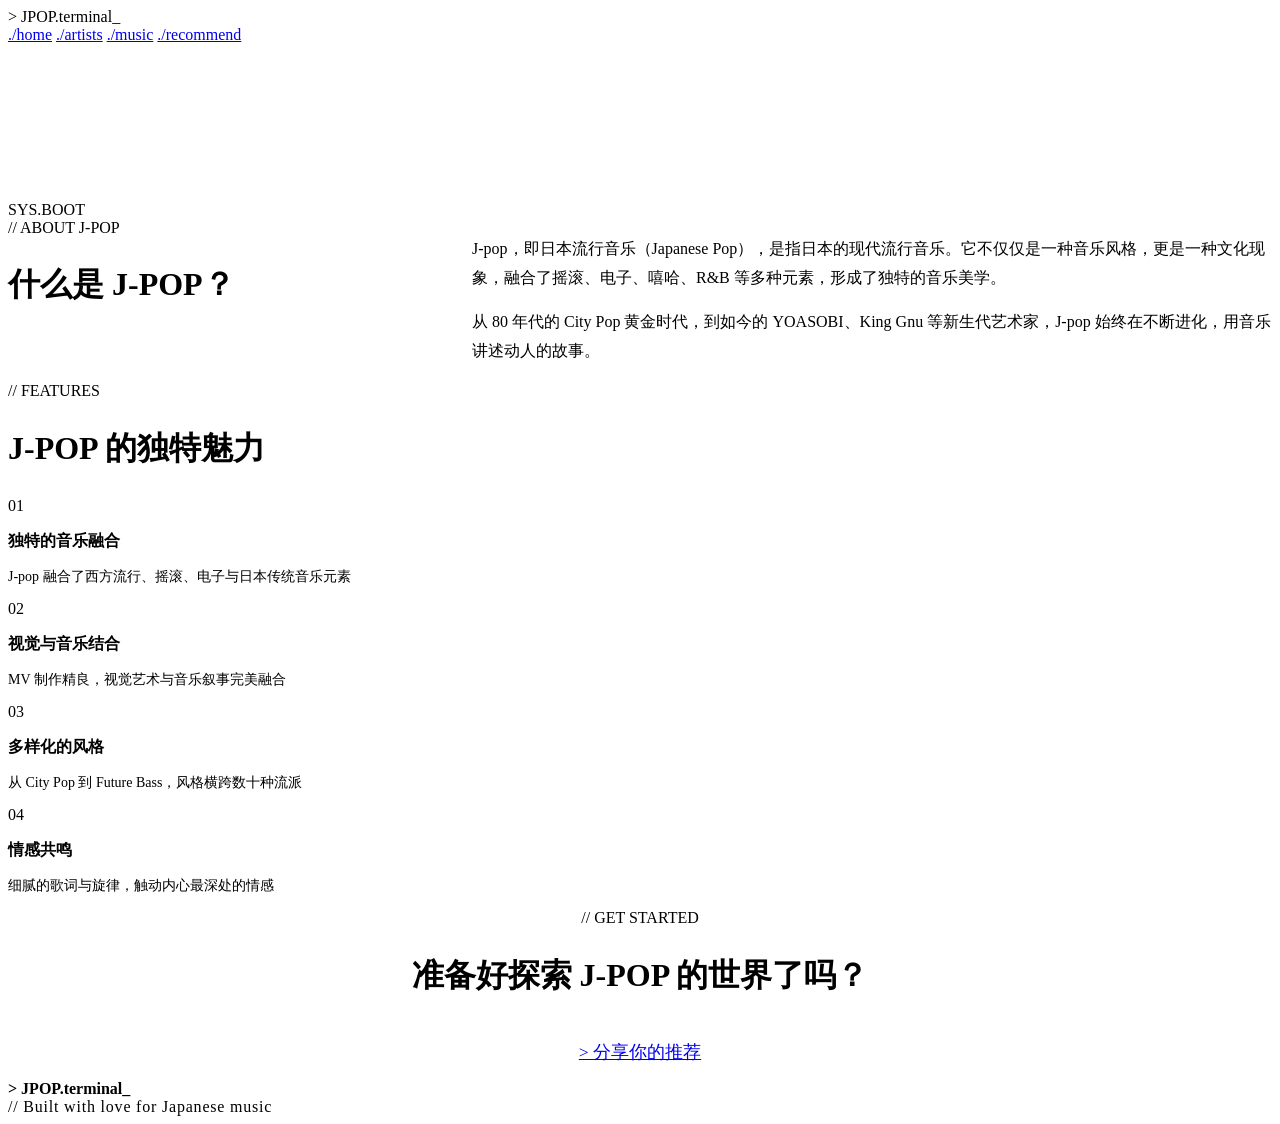
==== index.html @ d71fb05d "Initial commit: add base HTML, CSS, and JS files Set up the initial structure for the J-Pop website " ====
<!DOCTYPE html>
<html lang="zh-CN">
<head>
    <meta charset="UTF-8">
    <meta name="viewport" content="width=device-width, initial-scale=1.0">
    <title>JPOP.terminal // HOME</title>
    <link rel="stylesheet" href="style.css">
</head>
<body style="display: flex; flex-direction: column; min-height: 100vh;">
    <div class="scanlines"></div>

    <header class="nav-header">
        <div class="container nav-content">
            <div class="logo font-mono text-cyan">
                > JPOP<span style="color: var(--primary)">.terminal</span><span class="cursor-blink">_</span>
            </div>
            <nav class="nav-links">
                <a href="index.html" class="active">./home</a>
                <a href="artists.html">./artists</a>
                <a href="music.html">./music</a>
                <a href="recommend.html">./recommend</a>
            </nav>
        </div>
    </header>

    <main>
        <section class="hero-section">
            <div class="halftone"></div>
            <div class="container hero-content-wrapper">
                <div id="hero-content" style="opacity: 0; transform: translateY(20px); transition: all 0.5s ease-out;">
                    <div class="label mb-2">// JAPANESE POP MUSIC ARCHIVE</div>
                    <h1 class="display-lg mb-8">
                        EXPLORE<br>
                        <span class="text-cyan">THE SOUND</span><br>
                        OF J-POP
                    </h1>
                    <div style="display: flex; gap: 1rem;">
                        <a href="artists.html" class="btn-primary">> EXECUTE_SEARCH</a>
                    </div>
                </div>

                <div class="terminal-window">
                    <div class="terminal-header">
                        <div class="terminal-dot active"></div>
                        <div class="terminal-dot"></div>
                        <div class="terminal-dot"></div>
                        <span class="label" style="margin-left: auto;">SYS.BOOT</span>
                    </div>
                    <div class="terminal-body" id="terminal-lines">
                        </div>
                </div>
            </div>
        </section>

        <section class="section-low" ">
            <div class="container" style="display: grid; grid-template-columns: 1fr 2fr; gap: 4rem; align-items: start;">
                <div>
                    <div class="label mb-2 text-cyan">// ABOUT J-POP</div>
                    <h2 class="title" style="font-size: 2rem; color: var(--primary);">什么是 J-POP？</h2>
                </div>
                <div style="color: var(--on-surface); font-size: 1rem; line-height: 1.8;">
                    <p class="mb-4">
                        J-pop，即日本流行音乐（Japanese Pop），是指日本的现代流行音乐。它不仅仅是一种音乐风格，更是一种文化现象，融合了摇滚、电子、嘻哈、R&B 等多种元素，形成了独特的音乐美学。
                    </p>
                    <p>
                        从 80 年代的 City Pop 黄金时代，到如今的 YOASOBI、King Gnu 等新生代艺术家，J-pop 始终在不断进化，用音乐讲述动人的故事。
                    </p>
                </div>
            </div>
        </section>

        <section class="section-low" style="background-color: var(--surface);">
            <div class="container">
                <div class="label mb-2 text-cyan">// FEATURES</div>
                <h2 class="title mb-8" style="font-size: 2rem; color: var(--primary);">J-POP 的独特魅力</h2>
                
                <div class="card-grid" style="grid-template-columns: repeat(auto-fit, minmax(220px, 1fr));">
                    <div class="card" style="background-color: var(--surface-container-low);">
                        <div class="label text-cyan">01</div>
                        <h3 class="mt-4 mb-2 title" style="font-size: 1rem; color: var(--primary);">独特的音乐融合</h3>
                        <p style="color: var(--on-surface); font-size: 0.875rem;">J-pop 融合了西方流行、摇滚、电子与日本传统音乐元素</p>
                    </div>
                    <div class="card" style="background-color: var(--surface-container-low);">
                        <div class="label text-cyan">02</div>
                        <h3 class="mt-4 mb-2 title" style="font-size: 1rem; color: var(--primary);">视觉与音乐结合</h3>
                        <p style="color: var(--on-surface); font-size: 0.875rem;">MV 制作精良，视觉艺术与音乐叙事完美融合</p>
                    </div>
                    <div class="card" style="background-color: var(--surface-container-low);">
                        <div class="label text-cyan">03</div>
                        <h3 class="mt-4 mb-2 title" style="font-size: 1rem; color: var(--primary);">多样化的风格</h3>
                        <p style="color: var(--on-surface); font-size: 0.875rem;">从 City Pop 到 Future Bass，风格横跨数十种流派</p>
                    </div>
                    <div class="card" style="background-color: var(--surface-container-low);">
                        <div class="label text-cyan">04</div>
                        <h3 class="mt-4 mb-2 title" style="font-size: 1rem; color: var(--primary);">情感共鸣</h3>
                        <p style="color: var(--on-surface); font-size: 0.875rem;">细腻的歌词与旋律，触动内心最深处的情感</p>
                    </div>
                </div>
            </div>
        </section>

        <section class="section-low"">
            <div class="container" style="display: flex; flex-direction: column; align-items: center; justify-content: center;">
                <div class="label mb-2 text-cyan">// GET STARTED</div>
                <h2 class="title mb-8" style="font-size: 2rem; color: var(--primary);">准备好探索 J-POP 的世界了吗？</h2>
                <a href="recommend.html" class="btn-primary" style="font-size: 1.1rem; padding: 16px 32px;">> 分享你的推荐</a>
            </div>
        </section>
    </main>

    <footer class="terminal-footer">
        <div class="container footer-content">
            <div class="font-mono text-cyan" style="font-weight: bold;">
                > JPOP<span style="color: var(--primary)">.terminal_</span>
            </div>
            <div class="label" style="color: var(--outline-variant); text-transform: none; letter-spacing: 0.05em;">
                // Built with love for Japanese music
            </div>
        </div>
    </footer>

    <script src="script.js"></script>
</body>
</html>
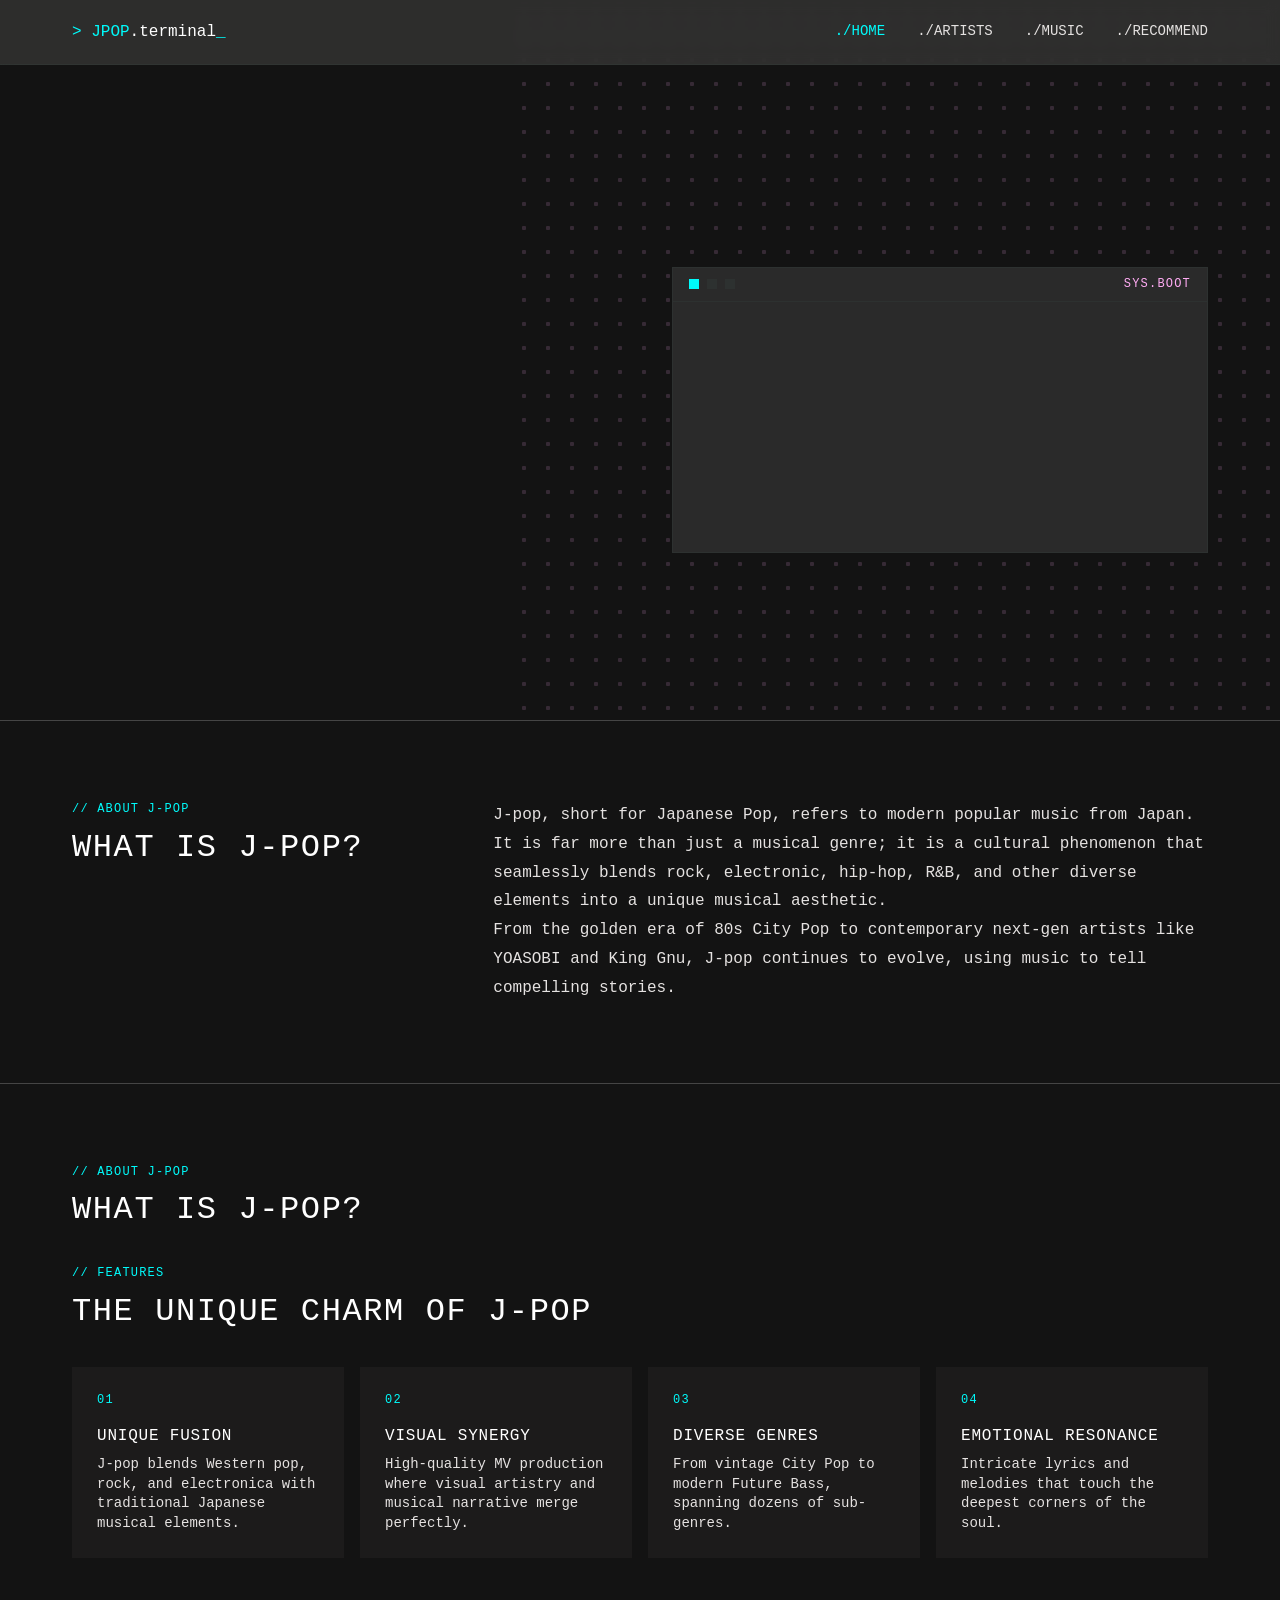
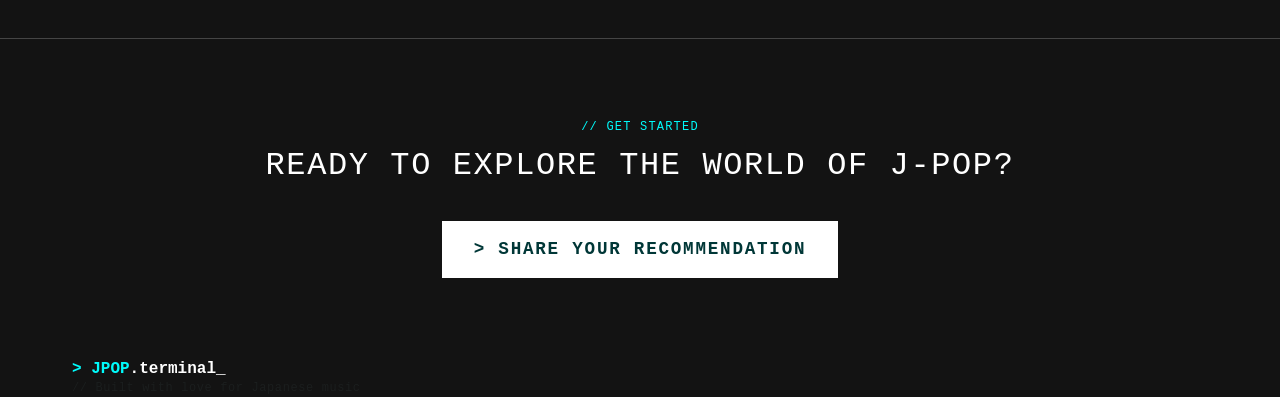
==== commit 00b6b644: "Update index content and fix CSS/JS file paths" ====
--- a/index.html
+++ b/index.html
@@ -1,11 +1,13 @@
 <!DOCTYPE html>
 <html lang="zh-CN">
+
 <head>
     <meta charset="UTF-8">
     <meta name="viewport" content="width=device-width, initial-scale=1.0">
     <title>JPOP.terminal // HOME</title>
-    <link rel="stylesheet" href="style.css">
+    <link rel="stylesheet" href="css/style.css">
 </head>
+
 <body style="display: flex; flex-direction: column; min-height: 100vh;">
     <div class="scanlines"></div>
 
@@ -47,63 +49,78 @@
                         <span class="label" style="margin-left: auto;">SYS.BOOT</span>
                     </div>
                     <div class="terminal-body" id="terminal-lines">
-                        </div>
+                    </div>
                 </div>
             </div>
         </section>
 
         <section class="section-low" ">
-            <div class="container" style="display: grid; grid-template-columns: 1fr 2fr; gap: 4rem; align-items: start;">
-                <div>
-                    <div class="label mb-2 text-cyan">// ABOUT J-POP</div>
-                    <h2 class="title" style="font-size: 2rem; color: var(--primary);">什么是 J-POP？</h2>
-                </div>
-                <div style="color: var(--on-surface); font-size: 1rem; line-height: 1.8;">
-                    <p class="mb-4">
-                        J-pop，即日本流行音乐（Japanese Pop），是指日本的现代流行音乐。它不仅仅是一种音乐风格，更是一种文化现象，融合了摇滚、电子、嘻哈、R&B 等多种元素，形成了独特的音乐美学。
-                    </p>
-                    <p>
-                        从 80 年代的 City Pop 黄金时代，到如今的 YOASOBI、King Gnu 等新生代艺术家，J-pop 始终在不断进化，用音乐讲述动人的故事。
-                    </p>
-                </div>
+            <div class=" container"
+            style="display: grid; grid-template-columns: 1fr 2fr; gap: 4rem; align-items: start;">
+            <div>
+                <div class="label mb-2 text-cyan">// ABOUT J-POP</div>
+                <h2 class="title" style="font-size: 2rem; color: var(--primary);">What is J-POP?</h2>
+            </div>
+            <div style="color: var(--on-surface); font-size: 1rem; line-height: 1.8;">
+                <p class="mb-4">
+                    J-pop, short for Japanese Pop, refers to modern popular music from Japan. It is far more than just a
+                    musical genre; it is a cultural phenomenon that seamlessly blends rock, electronic, hip-hop, R&B,
+                    and other diverse elements into a unique musical aesthetic.
+                </p>
+                <p>
+                    From the golden era of 80s City Pop to contemporary next-gen artists like YOASOBI and King Gnu,
+                    J-pop continues to evolve, using music to tell compelling stories.
+                </p>
+            </div>
             </div>
         </section>
 
         <section class="section-low" style="background-color: var(--surface);">
             <div class="container">
+                <div class="label mb-2 text-cyan">// ABOUT J-POP</div>
+                <h2 class="title mb-8" style="font-size: 2rem; color: var(--primary);">What is J-pop?</h2>
+
                 <div class="label mb-2 text-cyan">// FEATURES</div>
-                <h2 class="title mb-8" style="font-size: 2rem; color: var(--primary);">J-POP 的独特魅力</h2>
-                
+                <h2 class="title mb-8" style="font-size: 2rem; color: var(--primary);">The Unique Charm of J-POP</h2>
+
                 <div class="card-grid" style="grid-template-columns: repeat(auto-fit, minmax(220px, 1fr));">
                     <div class="card" style="background-color: var(--surface-container-low);">
                         <div class="label text-cyan">01</div>
-                        <h3 class="mt-4 mb-2 title" style="font-size: 1rem; color: var(--primary);">独特的音乐融合</h3>
-                        <p style="color: var(--on-surface); font-size: 0.875rem;">J-pop 融合了西方流行、摇滚、电子与日本传统音乐元素</p>
+                        <h3 class="mt-4 mb-2 title" style="font-size: 1rem; color: var(--primary);">Unique Fusion</h3>
+                        <p style="color: var(--on-surface); font-size: 0.875rem;">J-pop blends Western pop, rock, and
+                            electronica with traditional Japanese musical elements.</p>
                     </div>
                     <div class="card" style="background-color: var(--surface-container-low);">
                         <div class="label text-cyan">02</div>
-                        <h3 class="mt-4 mb-2 title" style="font-size: 1rem; color: var(--primary);">视觉与音乐结合</h3>
-                        <p style="color: var(--on-surface); font-size: 0.875rem;">MV 制作精良，视觉艺术与音乐叙事完美融合</p>
+                        <h3 class="mt-4 mb-2 title" style="font-size: 1rem; color: var(--primary);">Visual Synergy</h3>
+                        <p style="color: var(--on-surface); font-size: 0.875rem;">High-quality MV production where
+                            visual artistry and musical narrative merge perfectly.</p>
                     </div>
                     <div class="card" style="background-color: var(--surface-container-low);">
                         <div class="label text-cyan">03</div>
-                        <h3 class="mt-4 mb-2 title" style="font-size: 1rem; color: var(--primary);">多样化的风格</h3>
-                        <p style="color: var(--on-surface); font-size: 0.875rem;">从 City Pop 到 Future Bass，风格横跨数十种流派</p>
+                        <h3 class="mt-4 mb-2 title" style="font-size: 1rem; color: var(--primary);">Diverse Genres</h3>
+                        <p style="color: var(--on-surface); font-size: 0.875rem;">From vintage City Pop to modern Future
+                            Bass, spanning dozens of sub-genres.</p>
                     </div>
                     <div class="card" style="background-color: var(--surface-container-low);">
                         <div class="label text-cyan">04</div>
-                        <h3 class="mt-4 mb-2 title" style="font-size: 1rem; color: var(--primary);">情感共鸣</h3>
-                        <p style="color: var(--on-surface); font-size: 0.875rem;">细腻的歌词与旋律，触动内心最深处的情感</p>
+                        <h3 class="mt-4 mb-2 title" style="font-size: 1rem; color: var(--primary);">Emotional Resonance
+                        </h3>
+                        <p style="color: var(--on-surface); font-size: 0.875rem;">Intricate lyrics and melodies that
+                            touch the deepest corners of the soul.</p>
                     </div>
                 </div>
             </div>
         </section>
 
-        <section class="section-low"">
-            <div class="container" style="display: flex; flex-direction: column; align-items: center; justify-content: center;">
+        <section class="section-low">
+            <div class="container"
+                style="display: flex; flex-direction: column; align-items: center; justify-content: center;">
                 <div class="label mb-2 text-cyan">// GET STARTED</div>
-                <h2 class="title mb-8" style="font-size: 2rem; color: var(--primary);">准备好探索 J-POP 的世界了吗？</h2>
-                <a href="recommend.html" class="btn-primary" style="font-size: 1.1rem; padding: 16px 32px;">> 分享你的推荐</a>
+                <h2 class="title mb-8" style="font-size: 2rem; color: var(--primary);">Ready to explore the world of
+                    J-POP?</h2>
+                <a href="recommend.html" class="btn-primary" style="font-size: 1.1rem; padding: 16px 32px;">> SHARE YOUR
+                    RECOMMENDATION</a>
             </div>
         </section>
     </main>
@@ -119,6 +136,7 @@
         </div>
     </footer>
 
-    <script src="script.js"></script>
+    <script src="js/"></script>
 </body>
+
 </html>
--- a/css/style.css
+++ b/css/style.css
@@ -0,0 +1,281 @@
+/* =========================================
+   DESIGN SYSTEM: Tactical Retro-Futurism
+   ========================================= */
+
+   @import url('https://fonts.googleapis.com/css2?family=JetBrains+Mono:wght@100..800&display=swap');
+
+   :root {
+     /* Surfaces (Depth via tonal layering) */
+     --surface: #131313;
+     --surface-container-low: #1c1b1b;
+     --surface-container-high: #2a2a2a;
+     --surface-container-highest: rgba(53, 53, 52, 0.8); /* For glassmorphism */
+     
+     /* Typography & Signals */
+     --on-surface: #e5e2e1;
+     --primary: #ffffff;
+     --on-primary: #003737;
+     --primary-container: #00fbfb;
+     --secondary: #ffabf3;
+     --secondary-container: #fe00fe;
+     --outline-variant: rgba(58, 74, 73, 0.2);
+     --error: #ffb4ab;
+   
+     --font-mono: 'JetBrains Mono', monospace;
+   }
+   
+   /* Base Reset */
+   * {
+     box-sizing: border-box;
+     margin: 0;
+     padding: 0;
+     border-radius: 0 !important; /* STRICT 0px RADIUS RULE */
+   }
+   
+   body {
+     background-color: var(--surface);
+     color: var(--on-surface);
+     font-family: var(--font-mono);
+     font-size: 1rem;
+     line-height: 1.4;
+     overflow-x: hidden;
+   }
+   
+   /* -----------------------------------------
+      TEXTURES & OVERLAYS
+      ----------------------------------------- */
+
+   /* 修改：放大波点和网格尺寸，增强颗粒感 */
+/* 修改：确保 halftone 只在父级容器内溢出隐藏 */
+.hero-section {
+    position: relative;
+    padding-top: 100px;
+    min-height: 80vh;
+    overflow: hidden; /* 重要：防止波点溢出到下方 Section */
+    display: flex;
+    align-items: center;
+}
+
+.halftone {
+    position: absolute;
+    top: 0;
+    right: 0;
+    width: 60%;
+    height: 100%;
+    /* 保持你要求的放大波点 */
+    background-image: radial-gradient(circle, var(--secondary) 2px, transparent 2.5px);
+    background-size: 24px 24px;
+    opacity: 0.15;
+    pointer-events: none;
+    z-index: 1;
+}
+
+/* 确保文字和终端在波点上方 */
+.hero-content-wrapper {
+    position: relative;
+    z-index: 10;
+    display: grid; 
+    grid-template-columns: 1fr 1fr; 
+    gap: 4rem; 
+    align-items: center;
+    width: 100%;
+}
+   /* -----------------------------------------
+      TYPOGRAPHY
+      ----------------------------------------- */
+   .display-lg {
+     font-size: 3.5rem;
+     font-weight: 300;
+     text-transform: uppercase;
+     letter-spacing: -0.02em;
+     line-height: 1.1;
+     color: var(--primary);
+   }
+   
+   .title {
+     font-size: 1.5rem;
+     font-weight: 500;
+     text-transform: uppercase;
+     color: var(--primary-container);
+     letter-spacing: 0.05em;
+   }
+   
+   .label {
+     font-size: 0.75rem;
+     text-transform: uppercase;
+     letter-spacing: 0.1em;
+     color: var(--secondary);
+   }
+   
+   /* -----------------------------------------
+      LAYOUT & SURFACES
+      ----------------------------------------- */
+   .container {
+     max-width: 1200px;
+     margin: 0 auto;
+     padding: 0 2rem;
+   }
+   
+   .nav-header {
+     position: fixed;
+     top: 0;
+     width: 100%;
+     background-color: var(--surface-container-highest);
+     backdrop-filter: blur(8px);
+     z-index: 1000;
+     border-bottom: 1px solid var(--outline-variant);
+   }
+   
+   .nav-content {
+     display: flex;
+     justify-content: space-between;
+     align-items: center;
+     height: 64px;
+   }
+   
+   .nav-links {
+     display: flex;
+     gap: 2rem;
+   }
+   
+   .nav-links a {
+     color: var(--on-surface);
+     text-decoration: none;
+     text-transform: uppercase;
+     font-size: 0.875rem;
+     transition: color 0.2s;
+   }
+   
+   .nav-links a:hover, .nav-links a.active {
+     color: var(--primary-container);
+   }
+   
+   .section-low {
+     border-top: #b6b6b64f 0.1px solid;
+     padding: 5rem 0 5rem;
+   }
+   
+   /* -----------------------------------------
+      COMPONENTS
+      ----------------------------------------- */
+   /* Primary Button */
+   .btn-primary {
+     display: inline-block;
+     background-color: var(--primary);
+     color: var(--on-primary);
+     padding: 12px 24px;
+     text-transform: uppercase;
+     text-decoration: none;
+     font-weight: bold;
+     letter-spacing: 0.1em;
+     border: none;
+     cursor: pointer;
+     transition: all 0.1s;
+   }
+   
+   .btn-primary:hover {
+     background-color: var(--primary-container);
+     color: var(--surface);
+   }
+   
+   /* Secondary Button */
+   .btn-secondary {
+     display: inline-block;
+     background-color: transparent;
+     color: var(--secondary);
+     border: 1px solid var(--secondary);
+     padding: 12px 24px;
+     text-transform: uppercase;
+     text-decoration: none;
+     letter-spacing: 0.1em;
+     cursor: pointer;
+   }
+   
+   .btn-secondary:hover {
+     background-color: var(--secondary);
+     color: var(--surface);
+   }
+   
+   /* Terminal Window Component */
+   .terminal-window {
+     background-color: var(--surface-container-high);
+     border: 1px solid var(--outline-variant);
+     width: 100%;
+   }
+   
+   .terminal-header {
+     background-color: var(--surface-container-lowest);
+     padding: 8px 16px;
+     display: flex;
+     align-items: center;
+     gap: 8px;
+     border-bottom: 1px solid var(--outline-variant);
+   }
+   
+   .terminal-dot {
+     width: 10px;
+     height: 10px;
+     background-color: var(--outline-variant);
+   }
+   .terminal-dot.active { background-color: var(--primary-container); }
+   
+   .terminal-body {
+     padding: 24px;
+     min-height: 250px;
+   }
+   
+   /* Cards */
+   .card-grid {
+     display: grid;
+     grid-template-columns: repeat(auto-fit, minmax(250px, 1fr));
+     gap: 16px;
+     margin-top: 2rem;
+   }
+   
+   .card {
+     background-color: var(--surface);
+     padding: 24px;
+     border: 1px solid transparent;
+     transition: border 0.2s, background-color 0.2s;
+   }
+   
+   .card:hover {
+     border: 1px solid var(--secondary);
+     background-color: var(--surface-container-low);
+   }
+   
+   /* -----------------------------------------
+      ANIMATIONS & UTILITIES
+      ----------------------------------------- */
+   .cursor-blink {
+     animation: blink 1s step-end infinite;
+     color: var(--primary-container);
+   }
+   
+   @keyframes blink {
+     0%, 100% { opacity: 1; }
+     50% { opacity: 0; }
+   }
+   
+   .hidden { display: none !important; }
+   .mt-2 { margin-top: 0.5rem; }
+   .mt-4 { margin-top: 1rem; }
+   .mb-2 { margin-bottom: 0.5rem; }
+   .mb-8 { margin-bottom: 2rem; }
+   .text-cyan { color: var(--primary-container); }
+
+
+   /* 在 :root 和 .dark 中添加或确保 primary 颜色接近暗粉色 */
+/* 根据你的 globals.css，--primary 目前是 oklch(0.75 0.15 350)，这已经是一个漂亮的粉紫色系 */
+
+@layer components {
+    .artist-card {
+      @apply relative border border-border bg-card/30 p-8 transition-all duration-500 ease-out;
+    }
+  
+    /* 鼠标悬浮时的暗粉色微光效果 */
+    .artist-card:hover {
+      @apply border-primary/50 bg-primary/[0.03];
+      box-shadow: 0 0 30px -10px rgba(191, 64, 191, 0.1); /* 淡淡的粉色光晕 */
+    }
+  }
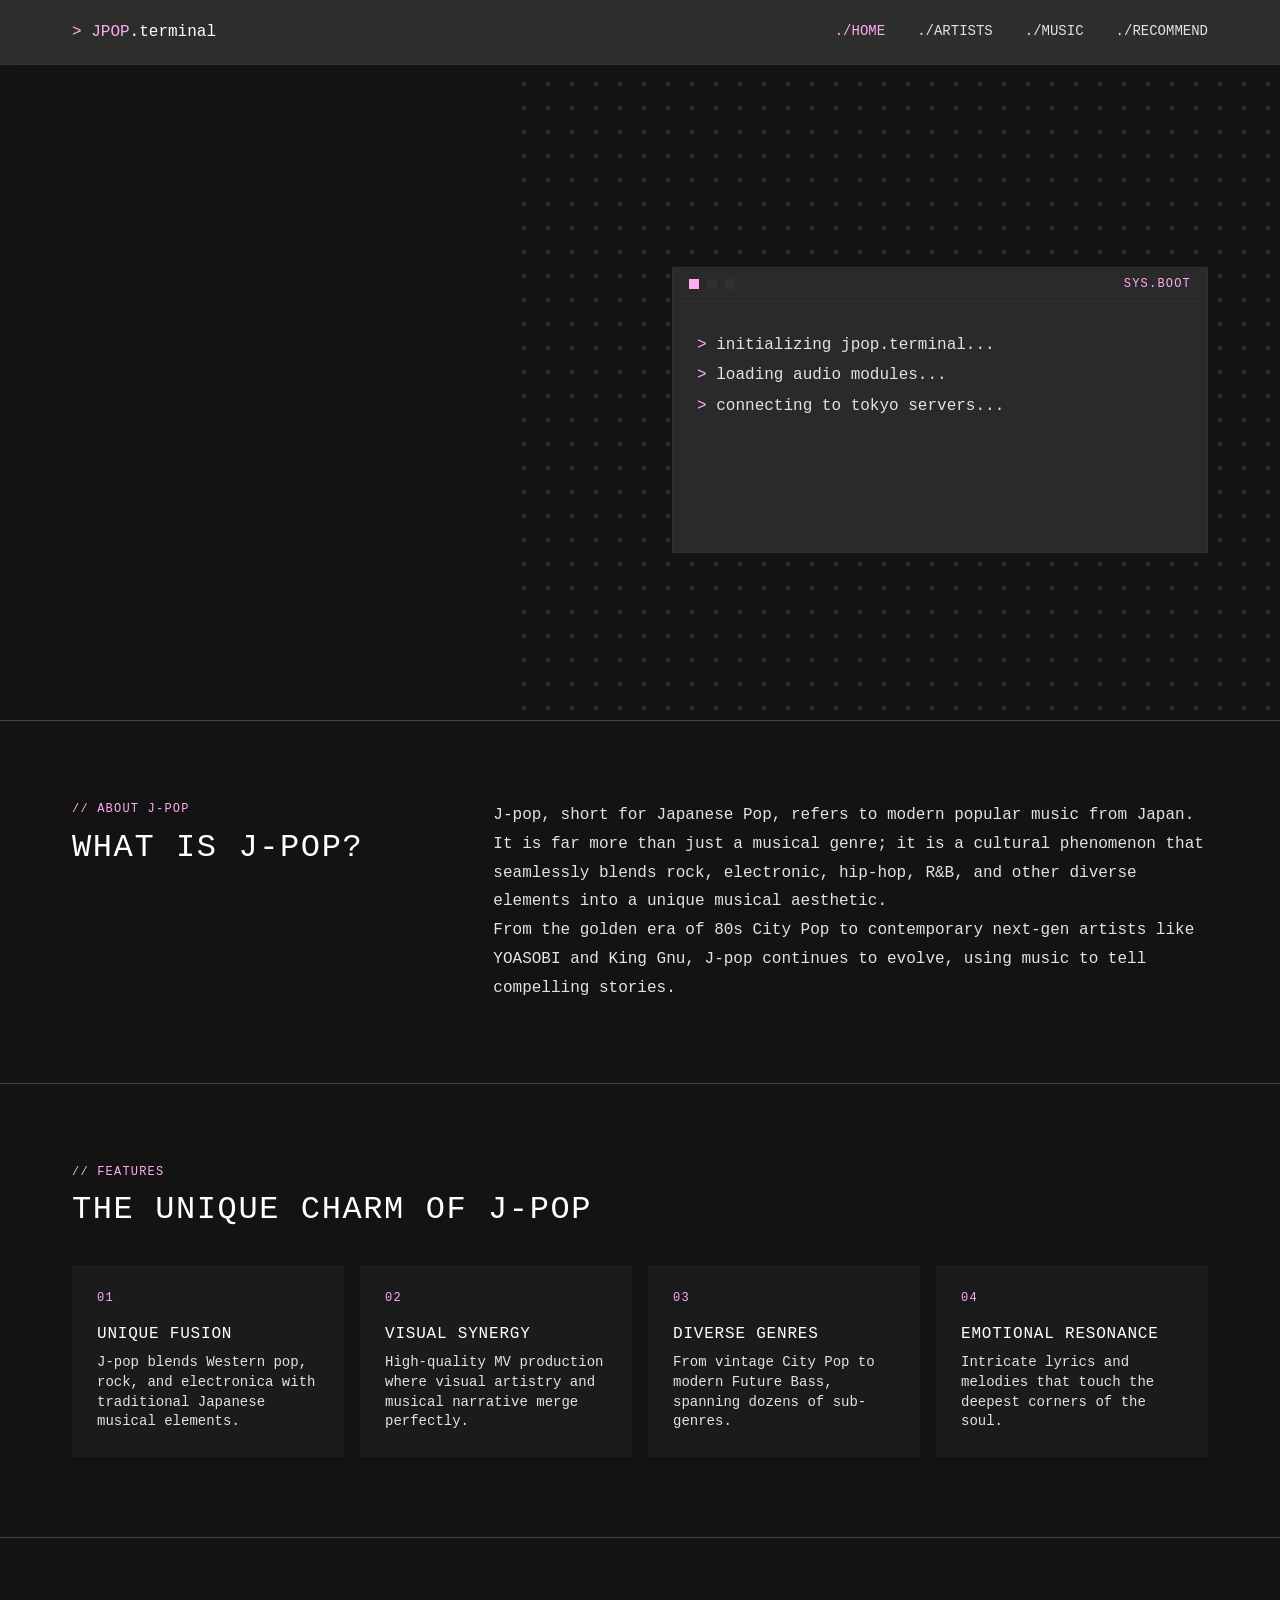
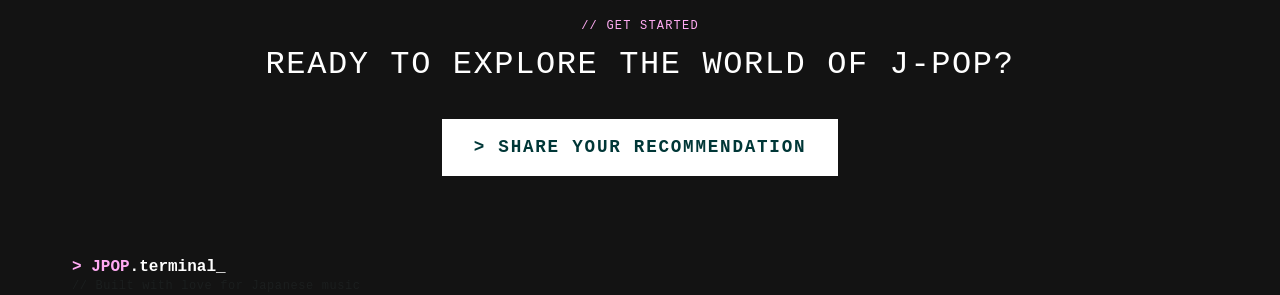
==== commit 12bdbda9: "Adjust font weights and color styles in CSS" ====
--- a/index.html
+++ b/index.html
@@ -77,9 +77,6 @@
 
         <section class="section-low" style="background-color: var(--surface);">
             <div class="container">
-                <div class="label mb-2 text-cyan">// ABOUT J-POP</div>
-                <h2 class="title mb-8" style="font-size: 2rem; color: var(--primary);">What is J-pop?</h2>
-
                 <div class="label mb-2 text-cyan">// FEATURES</div>
                 <h2 class="title mb-8" style="font-size: 2rem; color: var(--primary);">The Unique Charm of J-POP</h2>
 
@@ -136,7 +133,7 @@
         </div>
     </footer>
 
-    <script src="js/"></script>
+    <script src="js/script.js"></script>
 </body>
 
 </html>
--- a/css/style.css
+++ b/css/style.css
@@ -15,7 +15,7 @@
      --on-surface: #e5e2e1;
      --primary: #ffffff;
      --on-primary: #003737;
-     --primary-container: #00fbfb;
+     --primary-container: #ffabf3;
      --secondary: #ffabf3;
      --secondary-container: #fe00fe;
      --outline-variant: rgba(58, 74, 73, 0.2);
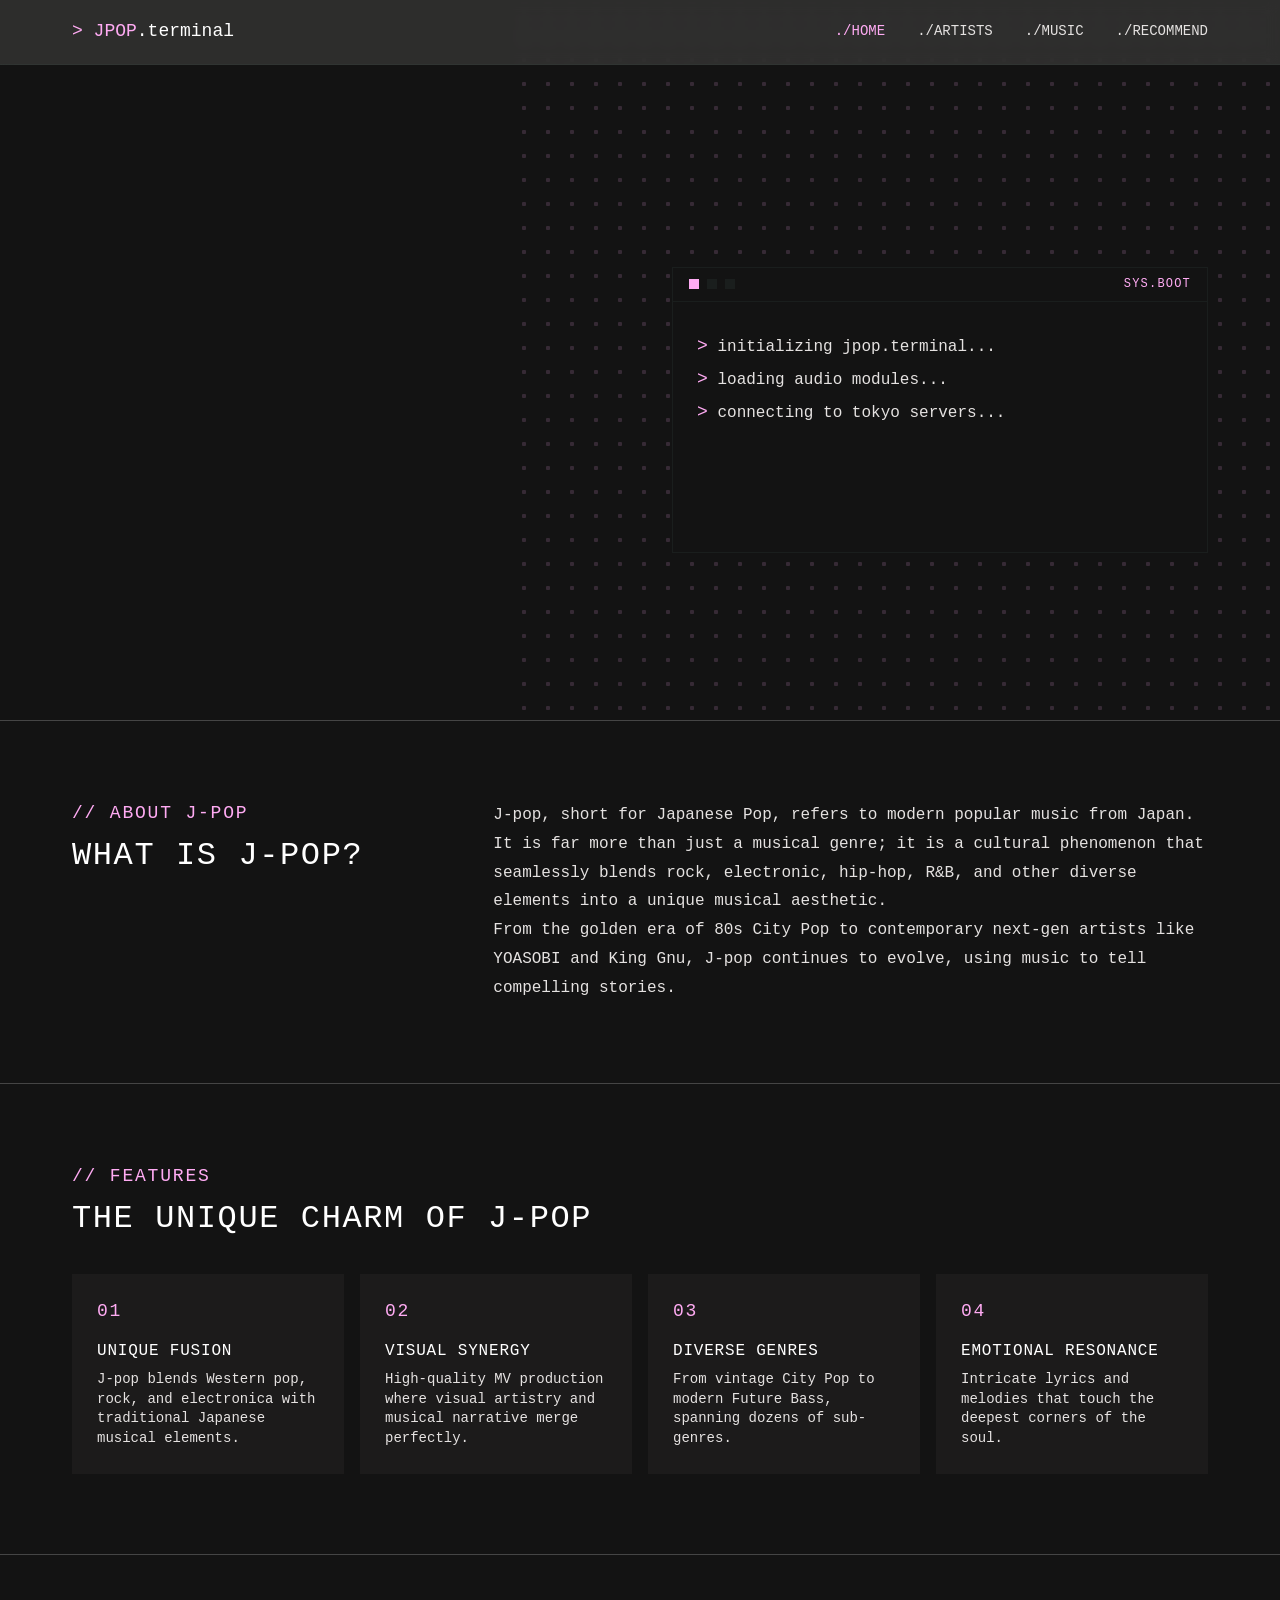
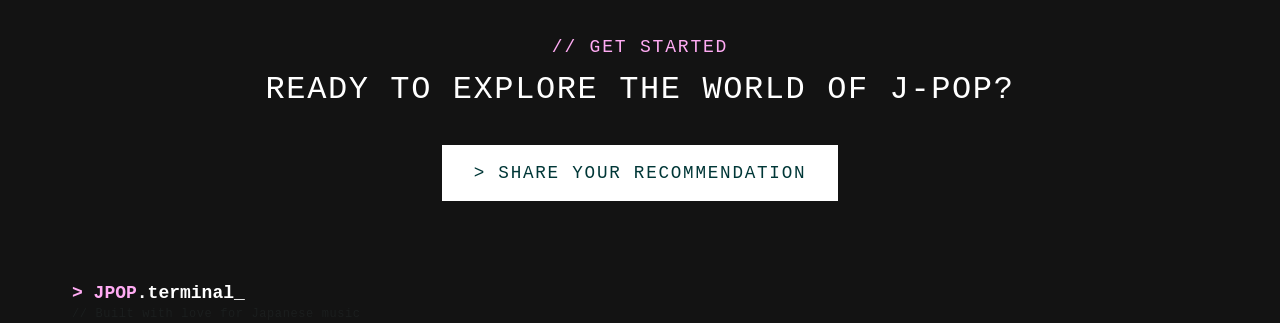
==== commit 5a702d70: "Refine artists page layout and polish cross-page UI details" ====
--- a/index.html
+++ b/index.html
@@ -37,7 +37,8 @@
                         OF J-POP
                     </h1>
                     <div style="display: flex; gap: 1rem;">
-                        <a href="artists.html" class="btn-primary">> EXECUTE_SEARCH</a>
+                        <a href="artists.html" class="btn-primary">> EXPLORE_ARTISTS</a>
+                        <a href="music.html" class="btn-primary">> FEATURED_MUSIC</a>
                     </div>
                 </div>
 
@@ -62,12 +63,12 @@
                 <h2 class="title" style="font-size: 2rem; color: var(--primary);">What is J-POP?</h2>
             </div>
             <div style="color: var(--on-surface); font-size: 1rem; line-height: 1.8;">
-                <p class="mb-4">
+                <p class="mb-4" style="font-weight: 100;">
                     J-pop, short for Japanese Pop, refers to modern popular music from Japan. It is far more than just a
                     musical genre; it is a cultural phenomenon that seamlessly blends rock, electronic, hip-hop, R&B,
                     and other diverse elements into a unique musical aesthetic.
                 </p>
-                <p>
+                <p style="font-weight: 100;">
                     From the golden era of 80s City Pop to contemporary next-gen artists like YOASOBI and King Gnu,
                     J-pop continues to evolve, using music to tell compelling stories.
                 </p>
@@ -84,19 +85,19 @@
                     <div class="card" style="background-color: var(--surface-container-low);">
                         <div class="label text-cyan">01</div>
                         <h3 class="mt-4 mb-2 title" style="font-size: 1rem; color: var(--primary);">Unique Fusion</h3>
-                        <p style="color: var(--on-surface); font-size: 0.875rem;">J-pop blends Western pop, rock, and
+                        <p style="color: var(--on-surface); font-size: 0.875rem; font-weight: 100;">J-pop blends Western pop, rock, and
                             electronica with traditional Japanese musical elements.</p>
                     </div>
                     <div class="card" style="background-color: var(--surface-container-low);">
                         <div class="label text-cyan">02</div>
                         <h3 class="mt-4 mb-2 title" style="font-size: 1rem; color: var(--primary);">Visual Synergy</h3>
-                        <p style="color: var(--on-surface); font-size: 0.875rem;">High-quality MV production where
+                        <p style="color: var(--on-surface); font-size: 0.875rem;font-weight: 100;">High-quality MV production where
                             visual artistry and musical narrative merge perfectly.</p>
                     </div>
                     <div class="card" style="background-color: var(--surface-container-low);">
                         <div class="label text-cyan">03</div>
                         <h3 class="mt-4 mb-2 title" style="font-size: 1rem; color: var(--primary);">Diverse Genres</h3>
-                        <p style="color: var(--on-surface); font-size: 0.875rem;">From vintage City Pop to modern Future
+                        <p style="color: var(--on-surface); font-size: 0.875rem;font-weight: 100;">From vintage City Pop to modern Future
                             Bass, spanning dozens of sub-genres.</p>
                     </div>
                     <div class="card" style="background-color: var(--surface-container-low);">
--- a/css/style.css
+++ b/css/style.css
@@ -85,7 +85,7 @@
       ----------------------------------------- */
    .display-lg {
      font-size: 3.5rem;
-     font-weight: 300;
+     font-weight: 200;
      text-transform: uppercase;
      letter-spacing: -0.02em;
      line-height: 1.1;
@@ -166,7 +166,7 @@
      padding: 12px 24px;
      text-transform: uppercase;
      text-decoration: none;
-     font-weight: bold;
+     font-weight: light;
      letter-spacing: 0.1em;
      border: none;
      cursor: pointer;
@@ -198,7 +198,7 @@
    
    /* Terminal Window Component */
    .terminal-window {
-     background-color: var(--surface-container-high);
+     background-color: var(--surface);
      border: 1px solid var(--outline-variant);
      width: 100%;
    }
@@ -222,6 +222,7 @@
    .terminal-body {
      padding: 24px;
      min-height: 250px;
+     font-weight: 100;
    }
    
    /* Cards */
@@ -262,20 +263,28 @@
    .mt-4 { margin-top: 1rem; }
    .mb-2 { margin-bottom: 0.5rem; }
    .mb-8 { margin-bottom: 2rem; }
-   .text-cyan { color: var(--primary-container); }
-
-
-   /* 在 :root 和 .dark 中添加或确保 primary 颜色接近暗粉色 */
-/* 根据你的 globals.css，--primary 目前是 oklch(0.75 0.15 350)，这已经是一个漂亮的粉紫色系 */
-
-@layer components {
-    .artist-card {
-      @apply relative border border-border bg-card/30 p-8 transition-all duration-500 ease-out;
-    }
-  
-    /* 鼠标悬浮时的暗粉色微光效果 */
-    .artist-card:hover {
-      @apply border-primary/50 bg-primary/[0.03];
-      box-shadow: 0 0 30px -10px rgba(191, 64, 191, 0.1); /* 淡淡的粉色光晕 */
-    }
-  }+   .text-cyan { color: var(--primary-container); font-size: large}
+
+   /* Artist Card Styles */
+   .artist-card {
+     position: relative;
+     border: 2px solid var(--outline-variant);
+     background-color: transparent;
+     padding: 2rem;
+     transition: all 0.5s ease-out;
+   }
+
+   .artist-card:hover {
+     border-color: var(--primary-container);
+     background-color: rgba(255, 171, 243, 0.03);
+     box-shadow: 0 0 30px -10px rgba(255, 171, 243, 0.15);
+   }
+
+   /* Responsive Design */
+   @media (max-width: 768px) {
+     .artist-card {
+       grid-template-columns: 1fr !important;
+     }
+   }
+
+  
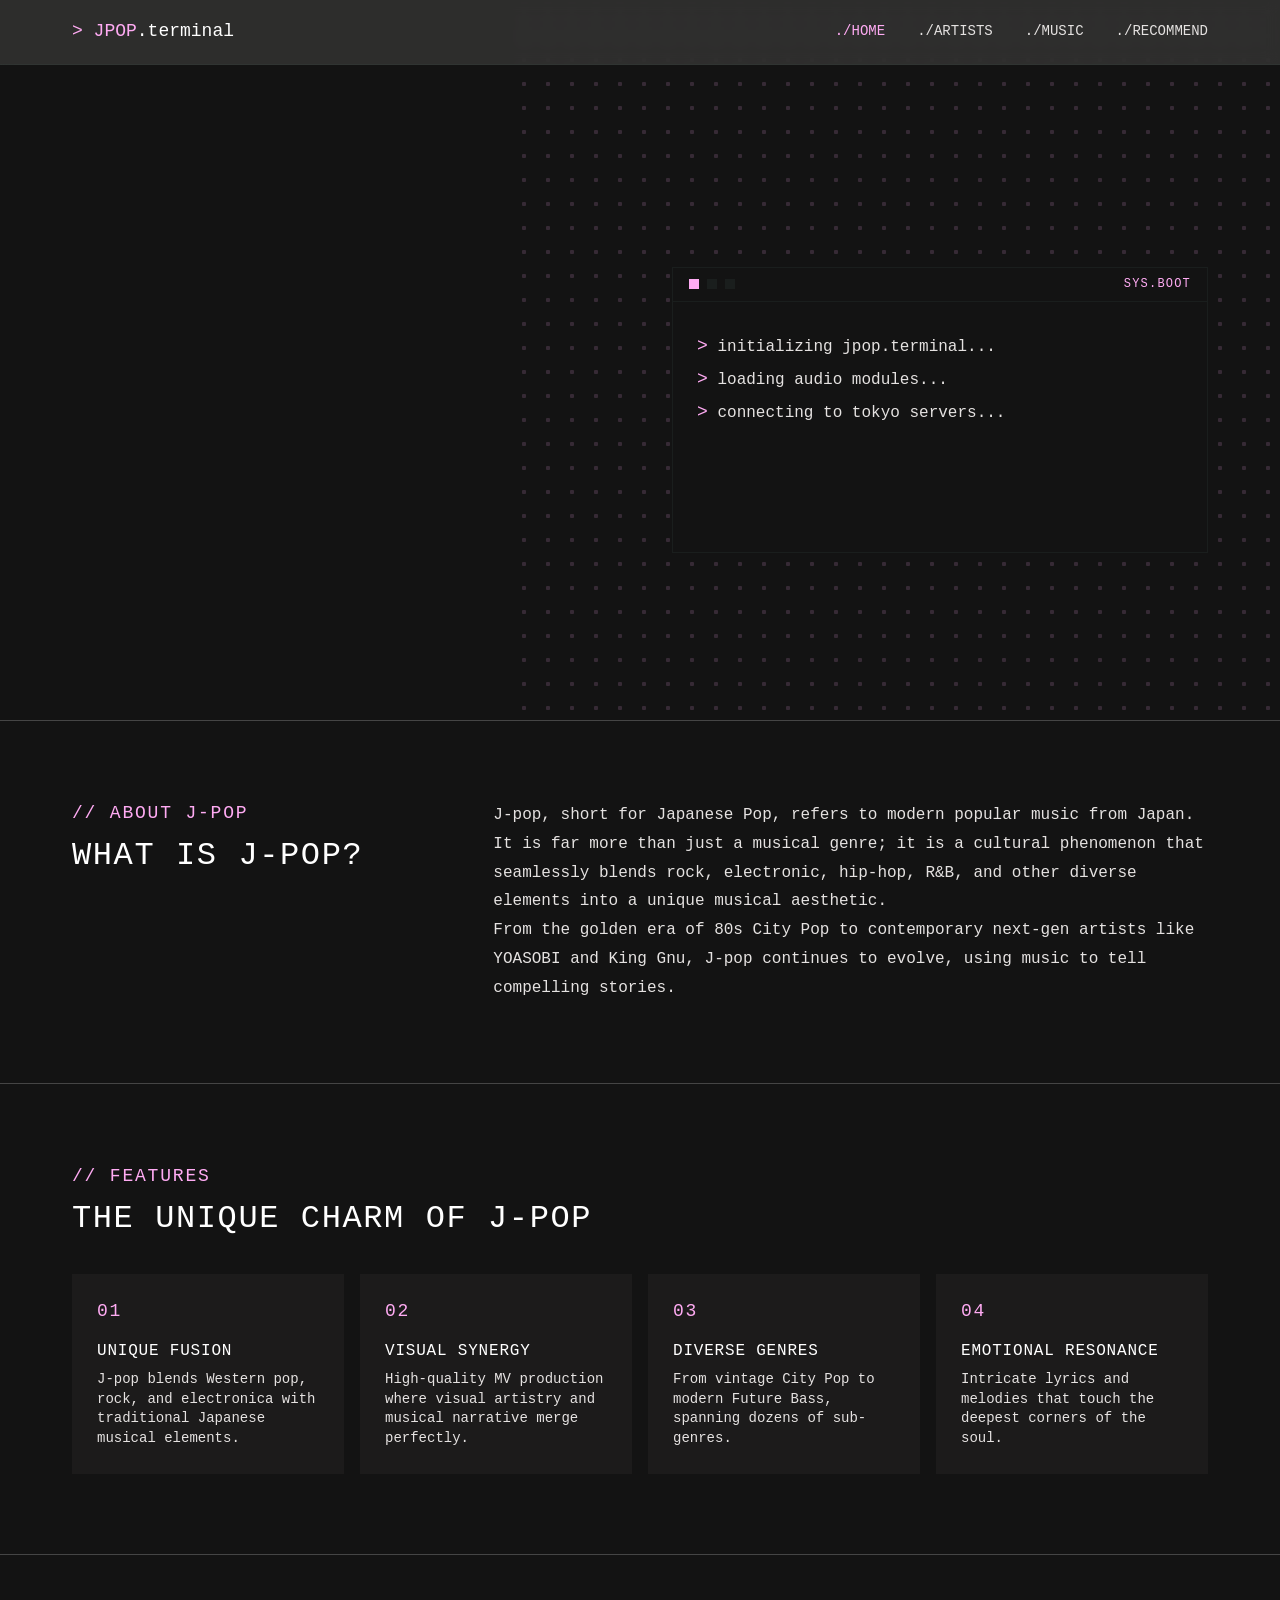
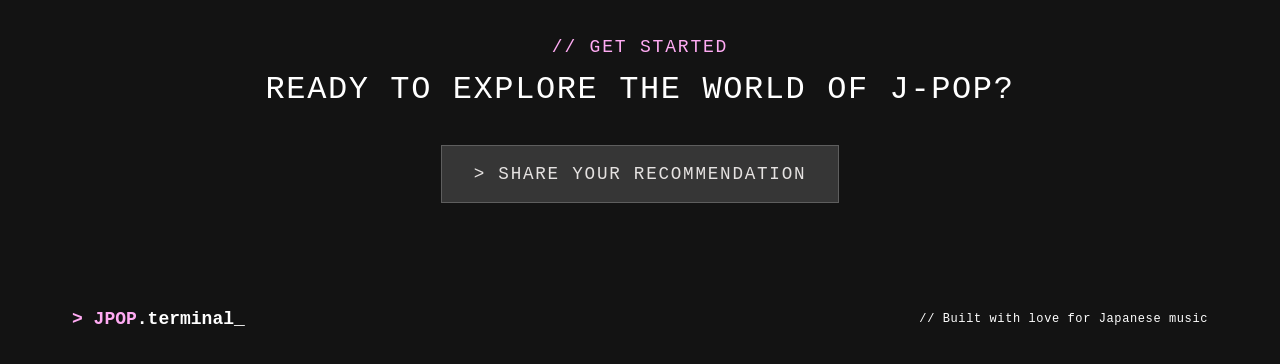
==== commit 3417eb63: "Further refine recommendation page design" ====
--- a/index.html
+++ b/index.html
@@ -128,7 +128,7 @@
             <div class="font-mono text-cyan" style="font-weight: bold;">
                 > JPOP<span style="color: var(--primary)">.terminal_</span>
             </div>
-            <div class="label" style="color: var(--outline-variant); text-transform: none; letter-spacing: 0.05em;">
+            <div class="label" style="color: #ffffff; text-transform: none; letter-spacing: 0.05em;">
                 // Built with love for Japanese music
             </div>
         </div>
--- a/css/style.css
+++ b/css/style.css
@@ -154,6 +154,25 @@
      border-top: #b6b6b64f 0.1px solid;
      padding: 5rem 0 5rem;
    }
+
+   .full-bleed-divider {
+     width: 100vw;
+     margin-left: calc(50% - 50vw);
+     margin-right: calc(50% - 50vw);
+     border-bottom: #b6b6b64f 0.1px solid;
+     margin-bottom: 3rem;
+   }
+
+   .terminal-footer {
+     padding: 1.5rem 0 2rem;
+   }
+
+   .footer-content {
+     display: flex;
+     justify-content: space-between;
+     align-items: center;
+     gap: 1rem;
+   }
    
    /* -----------------------------------------
       COMPONENTS
@@ -161,48 +180,292 @@
    /* Primary Button */
    .btn-primary {
      display: inline-block;
-     background-color: var(--primary);
-     color: var(--on-primary);
+     background-color: rgba(255, 255, 255, 0.15);
+     color: var(--on-surface);
      padding: 12px 24px;
      text-transform: uppercase;
      text-decoration: none;
      font-weight: light;
      letter-spacing: 0.1em;
-     border: none;
+     border: 1px solid rgba(255, 255, 255, 0.2);
      cursor: pointer;
      transition: all 0.1s;
    }
    
    .btn-primary:hover {
-     background-color: var(--primary-container);
+     background-color: rgba(255, 255, 255, 0.25);
      color: var(--surface);
    }
    
    /* Secondary Button */
    .btn-secondary {
      display: inline-block;
-     background-color: transparent;
-     color: var(--secondary);
-     border: 1px solid var(--secondary);
+     background-color: rgba(255, 255, 255, 0.15);
+     color: var(--on-surface);
+     border: 1px solid rgba(255, 255, 255, 0.2);
      padding: 12px 24px;
      text-transform: uppercase;
      text-decoration: none;
      letter-spacing: 0.1em;
      cursor: pointer;
+     transition: all 0.1s;
    }
    
    .btn-secondary:hover {
-     background-color: var(--secondary);
+     background-color: rgba(255, 255, 255, 0.25);
      color: var(--surface);
    }
-   
+
+   .recommend-layout {
+     display: grid;
+     grid-template-columns: 1.2fr 0.8fr;
+     gap: 2rem;
+     align-items: start;
+   }
+
+   .recommend-form {
+     display: flex;
+     flex-direction: column;
+     gap: 1.5rem;
+   }
+
+   .field-group {
+     display: flex;
+     flex-direction: column;
+     gap: 0.75rem;
+   }
+
+   .chip-list {
+     display: flex;
+     flex-wrap: wrap;
+     gap: 0.75rem;
+   }
+
+   .chip {
+     appearance: none;
+     background-color: rgba(255, 255, 255, 0.06);
+     color: var(--on-surface);
+     border: 1px solid rgba(255, 255, 255, 0.12);
+     padding: 0.5rem 0.85rem;
+     font-size: 0.75rem;
+     cursor: pointer;
+     transition: background-color 0.2s, border-color 0.2s;
+   }
+
+   .chip:hover,
+   .chip:focus {
+     background-color: rgba(255, 255, 255, 0.12);
+     border-color: rgba(255, 255, 255, 0.2);
+     outline: none;
+   }
+
+   .chip.active {
+     background-color: rgba(255, 171, 243, 0.2);
+     border-color: var(--primary-container);
+     color: #ffffff;
+   }
+
+   .genre-field .chip-list {
+     margin-bottom: 1rem;
+   }
+
+   .form-actions {
+     display: flex;
+     justify-content: flex-end;
+   }
+
+   .recommend-terminal .terminal-window {
+     background-color: rgba(255, 255, 255, 0.02);
+   }
+
+   .recommend-terminal .terminal-header {
+     background-color: rgba(255, 255, 255, 0.04);
+   }
+
+   .recommend-terminal .terminal-body {
+     font-family: var(--font-mono);
+     color: var(--on-surface);
+     opacity: 0.82;
+     white-space: pre-wrap;
+   }
+
+   @media (max-width: 992px) {
+     .recommend-layout {
+       grid-template-columns: 1fr;
+     }
+   }
+
    /* Terminal Window Component */
    .terminal-window {
      background-color: var(--surface);
      border: 1px solid var(--outline-variant);
      width: 100%;
    }
-   
+
+   .album-gallery {
+     margin-bottom: 2rem;
+   }
+
+   .gallery-scroll {
+     display: flex;
+     gap: 1rem;
+     overflow-x: auto;
+     padding-bottom: 1rem;
+     scroll-snap-type: x mandatory;
+   }
+
+   .gallery-scroll::-webkit-scrollbar {
+     display: none;
+   }
+
+   .scrollbar-hide {
+     -ms-overflow-style: none;
+     scrollbar-width: none;
+   }
+
+   .album-card {
+     flex: 0 0 260px;
+     min-width: 260px;
+     background-color: rgba(255, 255, 255, 0.05);
+     border: 1px solid rgba(255, 255, 255, 0.12);
+     padding: 1rem;
+     position: relative;
+     overflow: hidden;
+     scroll-snap-align: start;
+   }
+
+   .album-card-header {
+     display: flex;
+     justify-content: space-between;
+     font-size: 0.75rem;
+     color: var(--secondary);
+     letter-spacing: 0.12em;
+     margin-bottom: 1rem;
+     text-transform: uppercase;
+   }
+
+   .album-cover {
+     position: relative;
+     width: 100%;
+     aspect-ratio: 1 / 1;
+     border: 1px solid rgba(255, 255, 255, 0.12);
+     display: grid;
+     place-items: center;
+     margin-bottom: 1rem;
+     background-size: 12px 12px;
+     background-position: center;
+     opacity: 0.95;
+   }
+
+   .cover-rose {
+     background-image: radial-gradient(circle at 10% 10%, rgba(255, 171, 243, 0.25) 0%, transparent 15%),
+       repeating-linear-gradient(45deg, rgba(255,255,255,0.05), rgba(255,255,255,0.05) 1px, transparent 1px, transparent 12px);
+   }
+
+   .cover-blue {
+     background-image: linear-gradient(180deg, rgba(56, 189, 248, 0.08), transparent 42%),
+       repeating-linear-gradient(0deg, rgba(255,255,255,0.06), rgba(255,255,255,0.06) 1px, transparent 1px, transparent 10px);
+   }
+
+   .cover-amber {
+     background-image: radial-gradient(circle at 50% 20%, rgba(245, 158, 11, 0.2) 0%, transparent 20%),
+       repeating-linear-gradient(90deg, rgba(255,255,255,0.05), rgba(255,255,255,0.05) 1px, transparent 1px, transparent 14px);
+   }
+
+   .cover-emerald {
+     background-image: radial-gradient(circle at 80% 20%, rgba(34, 197, 94, 0.18) 0%, transparent 18%),
+       repeating-linear-gradient(135deg, rgba(255,255,255,0.05), rgba(255,255,255,0.05) 1px, transparent 1px, transparent 12px);
+   }
+
+   .cover-play {
+     background-color: rgba(255, 255, 255, 0.12);
+     border: 1px solid rgba(255, 255, 255, 0.2);
+     color: var(--primary);
+     width: 3rem;
+     height: 3rem;
+     border-radius: 999px;
+     font-size: 1rem;
+     cursor: pointer;
+     transition: background-color 0.2s;
+   }
+
+   .cover-play:hover {
+     background-color: rgba(255, 255, 255, 0.2);
+   }
+
+   .album-card-body h2 {
+     font-size: 1.125rem;
+     margin-bottom: 0.5rem;
+   }
+
+   .album-card-body p {
+     color: var(--on-surface);
+     opacity: 0.75;
+     margin: 0;
+     font-size: 0.9rem;
+     line-height: 1.6;
+   }
+
+   .track-list {
+     display: grid;
+     gap: 0.25rem;
+   }
+
+   .track-row {
+     display: grid;
+     grid-template-columns: 48px minmax(0, 1fr) min-content min-content;
+     align-items: center;
+     gap: 1rem;
+     padding: 1.25rem 1.5rem;
+     border-bottom: 1px solid var(--outline-variant);
+     transition: background-color 0.2s ease;
+   }
+
+   .track-row:hover {
+     background-color: rgba(255, 255, 255, 0.03);
+   }
+
+   .track-number {
+     color: var(--secondary);
+     font-size: 0.75rem;
+     text-transform: uppercase;
+     letter-spacing: 0.18em;
+   }
+
+   .track-info {
+     min-width: 0;
+   }
+
+   .track-title {
+     font-size: 1rem;
+     font-weight: 600;
+     letter-spacing: 0.01em;
+     margin-bottom: 0.25rem;
+   }
+
+   .track-artist {
+     color: var(--on-surface);
+     opacity: 0.68;
+     font-size: 0.875rem;
+   }
+
+   .track-meta {
+     display: flex;
+     flex-direction: column;
+     align-items: flex-end;
+     gap: 0.25rem;
+     color: var(--on-surface);
+     opacity: 0.72;
+     font-size: 0.75rem;
+     text-transform: uppercase;
+     letter-spacing: 0.08em;
+   }
+
+   .track-action {
+     padding: 0.75rem 1rem;
+     font-size: 0.75rem;
+   }
+
    .terminal-header {
      background-color: var(--surface-container-lowest);
      padding: 8px 16px;
